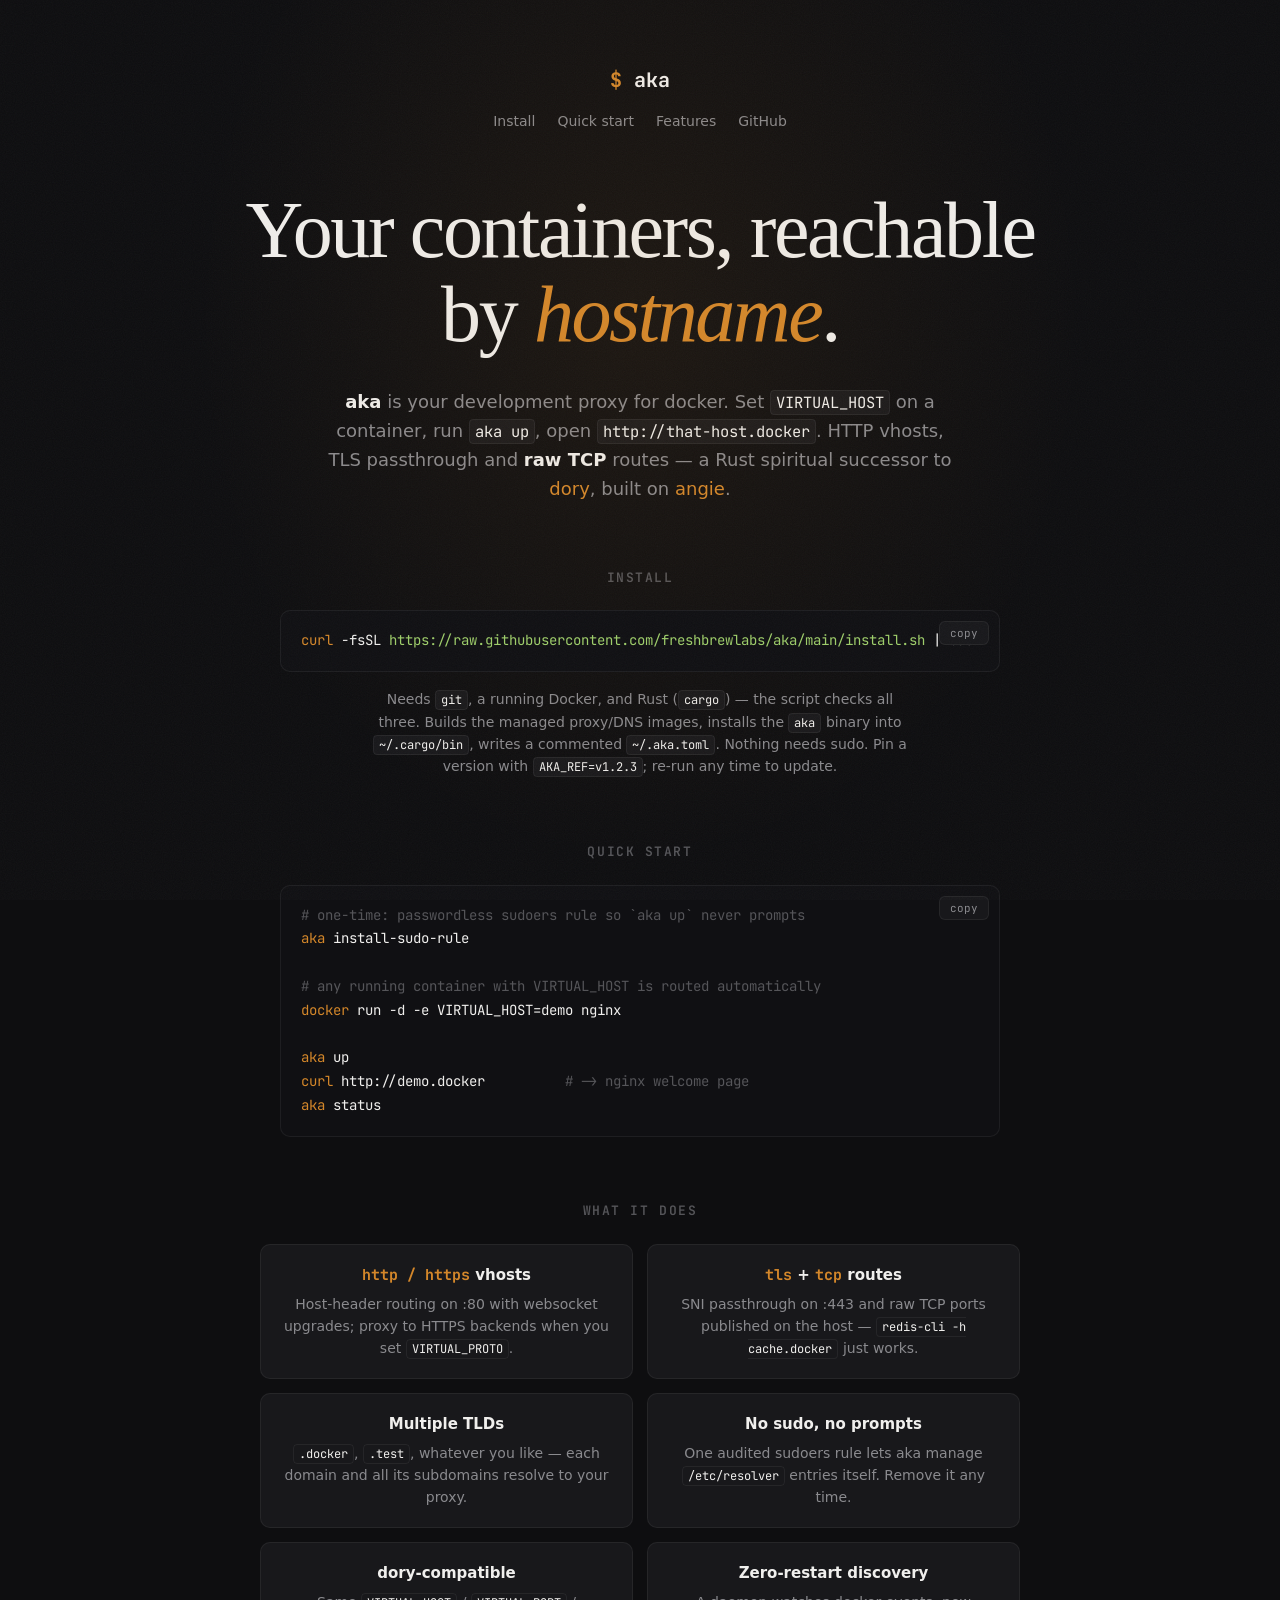
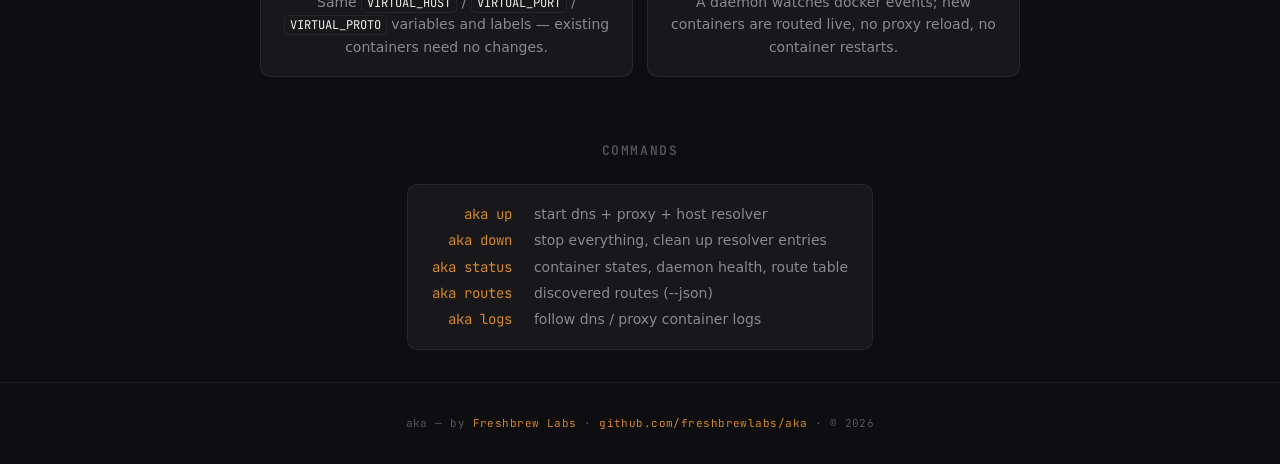
==== src/public/index.html @ 0d74449f "add public and support multiple virtualhosts space separated" ====
<!DOCTYPE html>
<html lang="en">
<head>
<meta charset="UTF-8" />
<meta name="viewport" content="width=device-width, initial-scale=1.0" />
<meta name="theme-color" content="#0e0e10" />
<link rel="icon" href="data:image/svg+xml,%3Csvg xmlns='http://www.w3.org/2000/svg' viewBox='0 0 64 64'%3E%3Crect width='64' height='64' rx='12' fill='%2318181b'/%3E%3Ctext x='32' y='43' font-family='monospace' font-size='34' font-weight='bold' text-anchor='middle' fill='%23d4872a'%3Ea%3C/text%3E%3C/svg%3E" />
<title>aka — your development proxy for docker</title>
<meta name="description" content="aka turns Docker containers into hostnames. Set VIRTUAL_HOST, run aka up, open http://that-host.docker — HTTP, HTTPS, TLS passthrough and raw TCP, with no sudo prompts." />
<meta property="og:title" content="aka — your development proxy for docker" />
<meta property="og:description" content="Containers become hostnames. HTTP vhosts, TLS passthrough and raw TCP routes. A Rust successor to dory." />
<link rel="preconnect" href="https://fonts.googleapis.com" />
<link rel="preconnect" href="https://fonts.gstatic.com" crossorigin />
<link href="https://fonts.googleapis.com/css2?family=JetBrains+Mono:wght@400;500&display=swap" rel="stylesheet" />
<style>
  :root {
    --bg: #0e0e10;
    --surface: #18181b;
    --fg: #f0efed;
    --fg-dim: #8a8a8e;
    --fg-muted: #555559;
    --accent: #d4872a;
    --border: rgba(255, 255, 255, 0.06);
    --font-display: "Iowan Old Style", "Charter", Georgia, serif;
    --font-body: -apple-system, "Segoe UI", system-ui, sans-serif;
    --font-mono: "JetBrains Mono", "IBM Plex Mono", "SF Mono", Menlo, monospace;
  }

  *, *::before, *::after { box-sizing: border-box; margin: 0; padding: 0; }

  html { scroll-behavior: smooth; }

  body {
    font-family: var(--font-body);
    font-size: 16px;
    line-height: 1.6;
    color: var(--fg);
    background: var(--bg);
    overflow-x: hidden;
    min-height: 100vh;
    display: flex;
    flex-direction: column;
    position: relative;
    -webkit-font-smoothing: antialiased;
  }

  /* Noise texture */
  body::before {
    content: "";
    position: fixed;
    inset: 0;
    pointer-events: none;
    z-index: 9999;
    opacity: 0.04;
    background-image: url("data:image/svg+xml,%3Csvg xmlns='http://www.w3.org/2000/svg' width='256' height='256'%3E%3Cfilter id='n'%3E%3CfeTurbulence type='fractalNoise' baseFrequency='0.9' numOctaves='4' stitchTiles='stitch'/%3E%3C/filter%3E%3Crect width='100%25' height='100%25' filter='url(%23n)'/%3E%3C/svg%3E");
    background-size: 256px 256px;
  }

  ::selection { background: var(--accent); color: #fff; }

  a { color: var(--accent); text-decoration: none; transition: opacity 0.15s; }
  a:hover { opacity: 0.8; }

  /* ---- layout: everything centered ---- */
  .page {
    flex: 1;
    display: flex;
    flex-direction: column;
    align-items: center;
    justify-content: center;
    position: relative;
    overflow: hidden;
    padding: 64px 24px 32px;
    text-align: center;
  }

  /* Radial glow behind the hero */
  .hero {
    position: relative;
    display: flex;
    flex-direction: column;
    align-items: center;
    width: 100%;
  }
  .glow {
    position: absolute;
    top: 50%;
    left: 50%;
    transform: translate(-50%, -50%);
    width: 900px;
    height: 1100px;
    background: radial-gradient(ellipse at center, rgba(212, 135, 42, 0.08) 0%, transparent 70%);
    border-radius: 50%;
    pointer-events: none;
  }

  /* ---- header ---- */
  header {
    display: flex;
    flex-direction: column;
    align-items: center;
    gap: 14px;
  }
  .wordmark {
    font-family: var(--font-mono); font-weight: 700; font-size: 20px;
    color: var(--fg);
  }
  .wordmark .prompt { color: var(--accent); }
  nav { display: flex; justify-content: center; flex-wrap: wrap; gap: 6px 22px; }
  nav a { color: var(--fg-dim); font-size: 14px; }
  nav a:hover { color: var(--fg); }

  /* ---- hero ---- */
  .headline {
    font-family: var(--font-display);
    font-size: clamp(42px, 7vw, 80px);
    line-height: 1.05;
    font-weight: 400;
    letter-spacing: -0.03em;
    color: var(--fg);
    max-width: 22ch;
    margin-top: 56px;
    margin-bottom: 32px;
  }
  .headline em { color: var(--accent); }
  .sub {
    font-size: clamp(15px, 1.8vw, 18px);
    color: var(--fg-dim);
    max-width: 56ch;
    line-height: 1.6;
  }
  .sub strong { color: var(--fg); font-weight: 600; }

  /* ---- inline code ---- */
  .install-note code, .sub code, .card code, td code {
    font-family: var(--font-mono); font-size: 0.86em;
    background: var(--surface); border: 1px solid var(--border);
    border-radius: 4px; padding: 1px 5px; color: var(--fg);
  }

  /* ---- code blocks ---- */
  .code {
    position: relative;
    background: #101013;
    border: 1px solid var(--border);
    border-radius: 10px;
    max-width: 720px;
    margin: 0 auto;
    text-align: left;
  }
  .code pre {
    margin: 0;
    padding: 18px 72px 18px 20px;
    font-family: var(--font-mono);
    font-size: 14px;
    line-height: 1.7;
    overflow-x: auto;
    white-space: pre;
  }
  .code .c { color: var(--fg-muted); }       /* comment */
  .code .p { color: var(--accent); }         /* prompt / flags */
  .code .s { color: #9ece6a; }               /* string / url */
  .copy {
    position: absolute; top: 10px; right: 10px;
    background: var(--surface); color: var(--fg-dim);
    border: 1px solid var(--border); border-radius: 6px;
    font-family: var(--font-mono); font-size: 11px;
    padding: 4px 10px; cursor: pointer;
  }
  .copy:hover { color: var(--fg); }

  /* ---- sections ---- */
  section { padding-top: 64px; width: 100%; }
  section > h2 {
    font-family: var(--font-mono);
    font-size: 13px; text-transform: uppercase; letter-spacing: 0.12em;
    color: var(--fg-muted); font-weight: 600; margin-bottom: 22px;
  }
  .install-note {
    margin-top: 16px; color: var(--fg-dim); font-size: 14px;
    max-width: 62ch; margin-left: auto; margin-right: auto;
  }

  /* ---- features ---- */
  .grid {
    display: grid; grid-template-columns: 1fr 1fr; gap: 14px;
    max-width: 760px; margin: 0 auto; text-align: center;
  }
  .card {
    background: var(--surface); border: 1px solid var(--border);
    border-radius: 10px; padding: 18px 20px;
  }
  .card h3 { font-size: 15px; margin-bottom: 6px; }
  .card h3 .t { color: var(--accent); font-family: var(--font-mono); }
  .card p { color: var(--fg-dim); font-size: 14px; }

  /* ---- commands ---- */
  .cmds {
    display: inline-grid; grid-template-columns: auto auto;
    gap: 4px 22px; text-align: left;
    font-family: var(--font-mono); font-size: 14px;
    background: var(--surface); border: 1px solid var(--border);
    border-radius: 10px; padding: 18px 24px;
  }
  .cmds .cmd { color: var(--accent); white-space: pre; text-align: right; }
  .cmds .desc { color: var(--fg-dim); font-family: var(--font-body); }

  /* ---- footer ---- */
  footer {
    padding: 32px 24px;
    text-align: center;
    border-top: 1px solid var(--border);
  }
  .footer-copy {
    font-family: var(--font-mono);
    font-size: 11px; letter-spacing: 0.04em;
    color: var(--fg-muted);
  }

  /* ---- responsive ---- */
  @media (prefers-reduced-motion: reduce) {
    *, *::before, *::after {
      animation-duration: 0.01ms !important;
      transition-duration: 0.01ms !important;
    }
  }

  @media (max-width: 600px) {
    body { font-size: 15px; }
    .page { padding: 48px 20px 24px; }
    .headline { font-size: clamp(36px, 9vw, 56px); margin-top: 40px; margin-bottom: 24px; }
    .sub { font-size: 14px; }
    .grid { grid-template-columns: 1fr; }
    section { padding-top: 48px; }
  }
</style>
</head>
<body>
<main class="page">

  <header>
    <span class="wordmark"><span class="prompt">$</span> aka</span>
    <nav>
      <a href="#install">Install</a>
      <a href="#quickstart">Quick start</a>
      <a href="#features">Features</a>
      <a href="https://github.com/freshbrewlabs/aka">GitHub</a>
    </nav>
  </header>

  <div class="hero">
    <div class="glow" aria-hidden="true"></div>
    <h1 class="headline">Your containers, reachable by <em>hostname</em>.</h1>
    <p class="sub">
      <strong>aka</strong> is your development proxy for docker. Set
      <code>VIRTUAL_HOST</code> on a container, run <code>aka up</code>, open
      <code>http://that-host.docker</code>. HTTP vhosts, TLS passthrough and
      <strong>raw TCP</strong> routes — a Rust spiritual successor to
      <a href="https://github.com/FreedomBen/dory">dory</a>, built on
      <a href="https://angie.software">angie</a>.
    </p>
  </div>

  <section id="install">
    <h2>Install</h2>
    <div class="code"><button class="copy" data-target="install-cmd">copy</button><pre><span id="install-cmd"><span class="p">curl</span> -fsSL <span class="s">https://raw.githubusercontent.com/freshbrewlabs/aka/main/install.sh</span> | bash</span></pre></div>
    <p class="install-note">
      Needs <code>git</code>, a running Docker, and Rust (<code>cargo</code>) —
      the script checks all three. Builds the managed proxy/DNS images, installs
      the <code>aka</code> binary into <code>~/.cargo/bin</code>, writes a
      commented <code>~/.aka.toml</code>. Nothing needs sudo. Pin a version with
      <code>AKA_REF=v1.2.3</code>; re-run any time to update.
    </p>
  </section>

  <section id="quickstart">
    <h2>Quick start</h2>
    <div class="code"><button class="copy" data-target="qs-cmd">copy</button><pre><span id="qs-cmd"><span class="c"># one-time: passwordless sudoers rule so `aka up` never prompts</span>
<span class="p">aka</span> install-sudo-rule

<span class="c"># any running container with VIRTUAL_HOST is routed automatically</span>
<span class="p">docker</span> run -d -e VIRTUAL_HOST=demo nginx

<span class="p">aka</span> up
<span class="p">curl</span> http://demo.docker          <span class="c"># -> nginx welcome page</span>
<span class="p">aka</span> status</span></pre></div>
  </section>

  <section id="features">
    <h2>What it does</h2>
    <div class="grid">
      <div class="card">
        <h3><span class="t">http / https</span> vhosts</h3>
        <p>Host-header routing on :80 with websocket upgrades; proxy to HTTPS
        backends when you set <code>VIRTUAL_PROTO</code>.</p>
      </div>
      <div class="card">
        <h3><span class="t">tls</span> + <span class="t">tcp</span> routes</h3>
        <p>SNI passthrough on :443 and raw TCP ports published on the host —
        <code>redis-cli -h cache.docker</code> just works.</p>
      </div>
      <div class="card">
        <h3>Multiple TLDs</h3>
        <p><code>.docker</code>, <code>.test</code>, whatever you like — each
        domain and all its subdomains resolve to your proxy.</p>
      </div>
      <div class="card">
        <h3>No sudo, no prompts</h3>
        <p>One audited sudoers rule lets aka manage
        <code>/etc/resolver</code> entries itself. Remove it any time.</p>
      </div>
      <div class="card">
        <h3>dory-compatible</h3>
        <p>Same <code>VIRTUAL_HOST</code> / <code>VIRTUAL_PORT</code> /
        <code>VIRTUAL_PROTO</code> variables and labels — existing containers
        need no changes.</p>
      </div>
      <div class="card">
        <h3>Zero-restart discovery</h3>
        <p>A daemon watches docker events; new containers are routed live,
        no proxy reload, no container restarts.</p>
      </div>
    </div>
  </section>

  <section id="commands">
    <h2>Commands</h2>
    <div class="cmds">
      <span class="cmd">aka up</span>          <span class="desc">start dns + proxy + host resolver</span>
      <span class="cmd">aka down</span>        <span class="desc">stop everything, clean up resolver entries</span>
      <span class="cmd">aka status</span>      <span class="desc">container states, daemon health, route table</span>
      <span class="cmd">aka routes</span>      <span class="desc">discovered routes (--json)</span>
      <span class="cmd">aka logs</span>        <span class="desc">follow dns / proxy container logs</span>
    </div>
  </section>

</main>

<footer>
  <p class="footer-copy">aka — by <a href="https://freshbrewlabs.com">Freshbrew Labs</a> · <a href="https://github.com/freshbrewlabs/aka">github.com/freshbrewlabs/aka</a> · © <span id="copy-year"></span></p>
</footer>

<script>
  document.getElementById('copy-year').textContent = new Date().getFullYear();
  document.querySelectorAll('.copy').forEach(function (btn) {
    btn.addEventListener('click', function () {
      var text = document.getElementById(btn.dataset.target).innerText;
      navigator.clipboard.writeText(text).then(function () {
        btn.textContent = 'copied';
        setTimeout(function () { btn.textContent = 'copy'; }, 1500);
      });
    });
  });
</script>
</body>
</html>
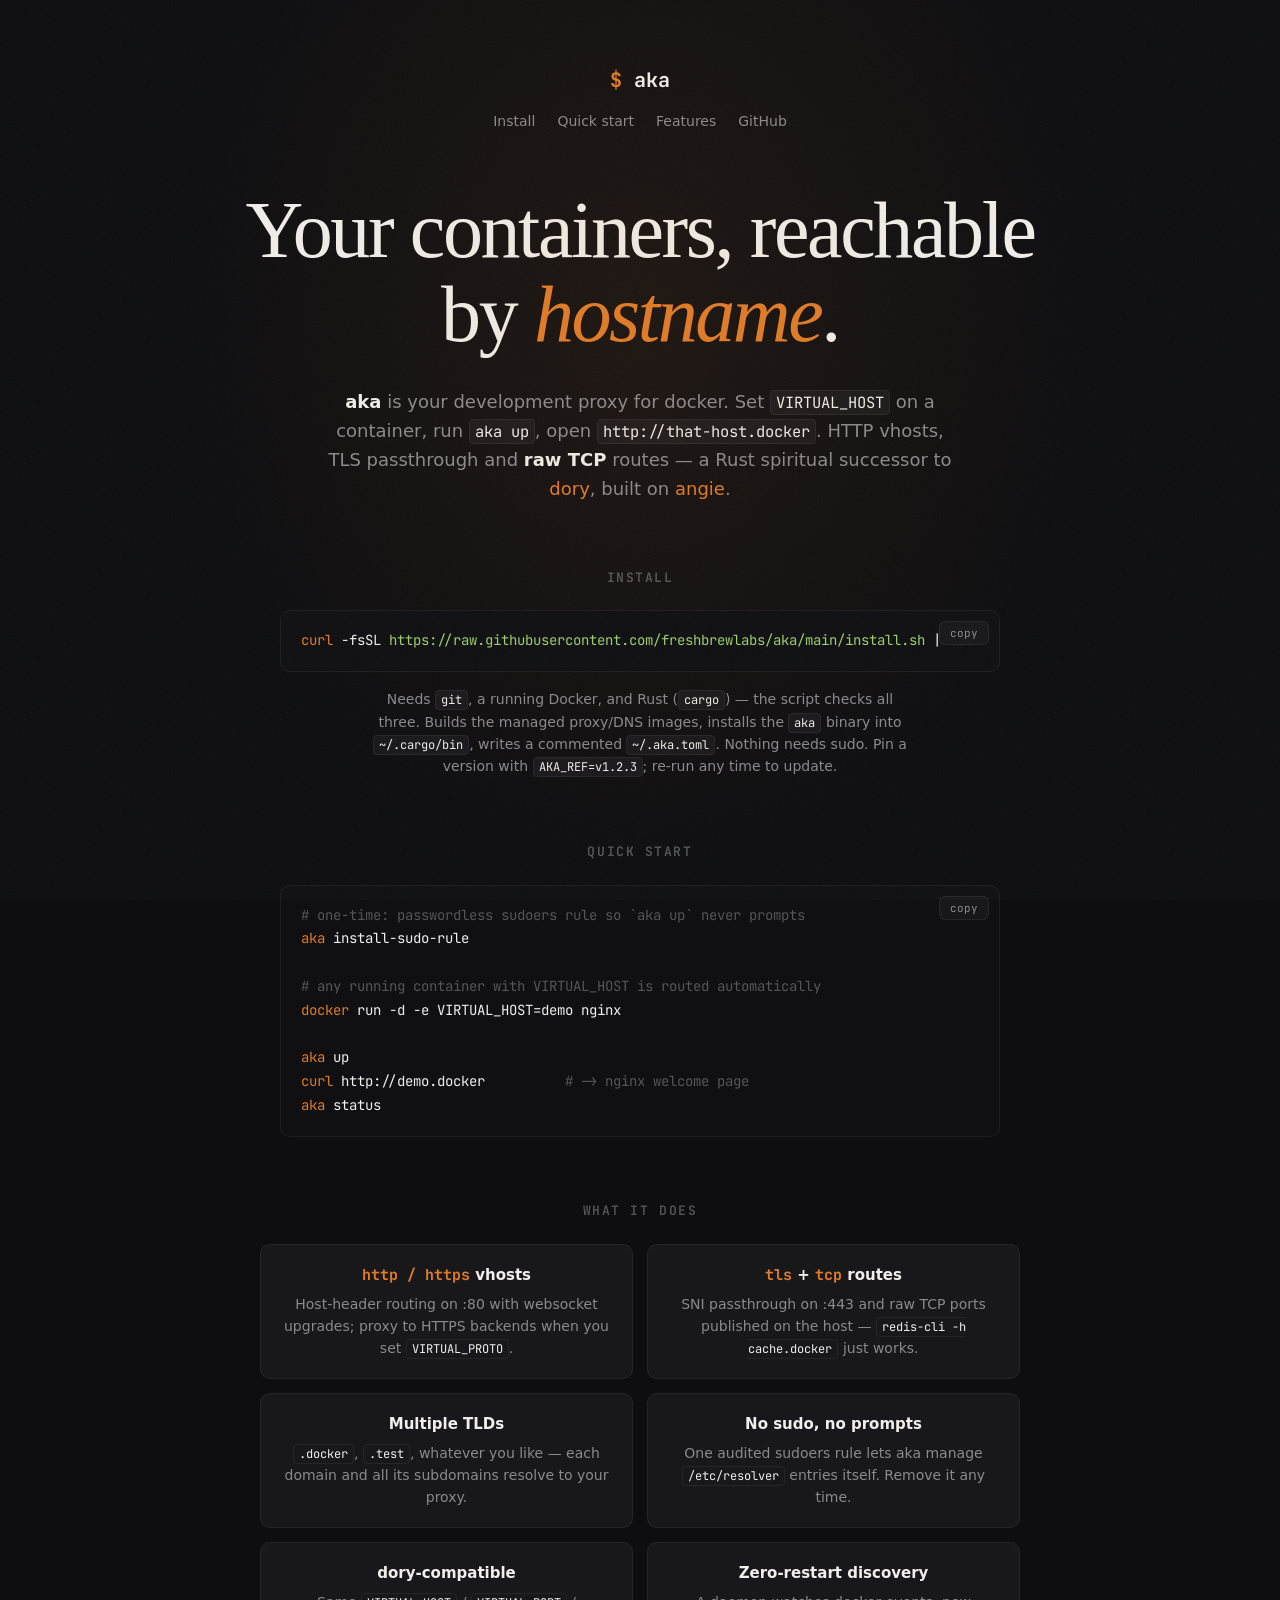
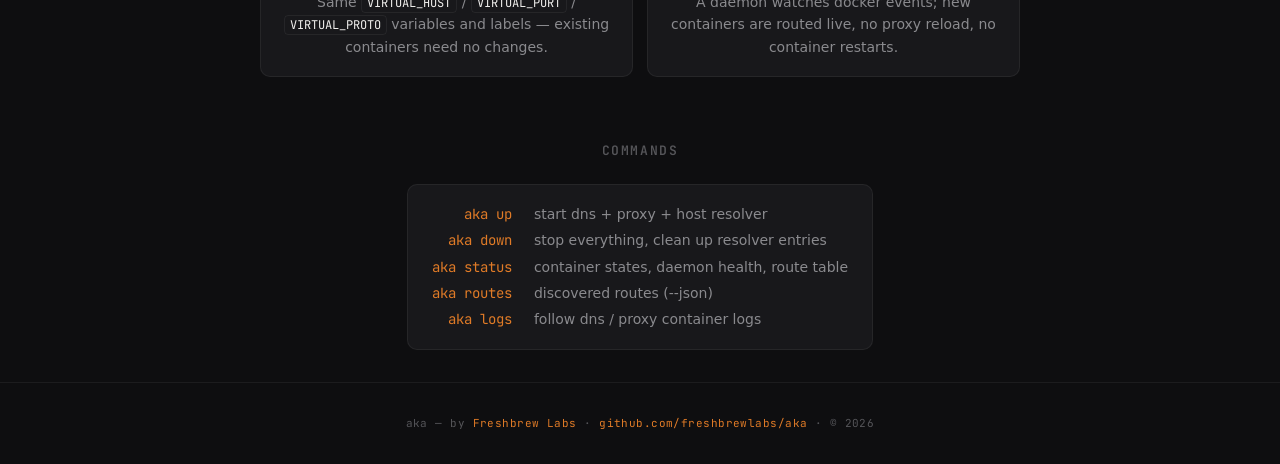
==== commit 1ecaed09: "update icons and logo" ====
--- a/src/public/index.html
+++ b/src/public/index.html
@@ -4,7 +4,7 @@
 <meta charset="UTF-8" />
 <meta name="viewport" content="width=device-width, initial-scale=1.0" />
 <meta name="theme-color" content="#0e0e10" />
-<link rel="icon" href="data:image/svg+xml,%3Csvg xmlns='http://www.w3.org/2000/svg' viewBox='0 0 64 64'%3E%3Crect width='64' height='64' rx='12' fill='%2318181b'/%3E%3Ctext x='32' y='43' font-family='monospace' font-size='34' font-weight='bold' text-anchor='middle' fill='%23d4872a'%3Ea%3C/text%3E%3C/svg%3E" />
+<link rel="icon" href="data:image/svg+xml,%3Csvg xmlns='http://www.w3.org/2000/svg' viewBox='86 28 61 88'%3E%3Cg fill='none' stroke='%23e07b27' stroke-width='15' stroke-linecap='round' stroke-linejoin='round'%3E%3Cpath d='M100 42V102'/%3E%3Cpath d='M100 72L133 42'/%3E%3Cpath d='M100 72L133 102'/%3E%3C/g%3E%3C/svg%3E" />
 <title>aka — your development proxy for docker</title>
 <meta name="description" content="aka turns Docker containers into hostnames. Set VIRTUAL_HOST, run aka up, open http://that-host.docker — HTTP, HTTPS, TLS passthrough and raw TCP, with no sudo prompts." />
 <meta property="og:title" content="aka — your development proxy for docker" />
@@ -19,7 +19,7 @@
     --fg: #f0efed;
     --fg-dim: #8a8a8e;
     --fg-muted: #555559;
-    --accent: #d4872a;
+    --accent: #e07b27;
     --border: rgba(255, 255, 255, 0.06);
     --font-display: "Iowan Old Style", "Charter", Georgia, serif;
     --font-body: -apple-system, "Segoe UI", system-ui, sans-serif;
@@ -89,7 +89,7 @@
     transform: translate(-50%, -50%);
     width: 900px;
     height: 1100px;
-    background: radial-gradient(ellipse at center, rgba(212, 135, 42, 0.08) 0%, transparent 70%);
+    background: radial-gradient(ellipse at center, rgba(224, 123, 39, 0.08) 0%, transparent 70%);
     border-radius: 50%;
     pointer-events: none;
   }
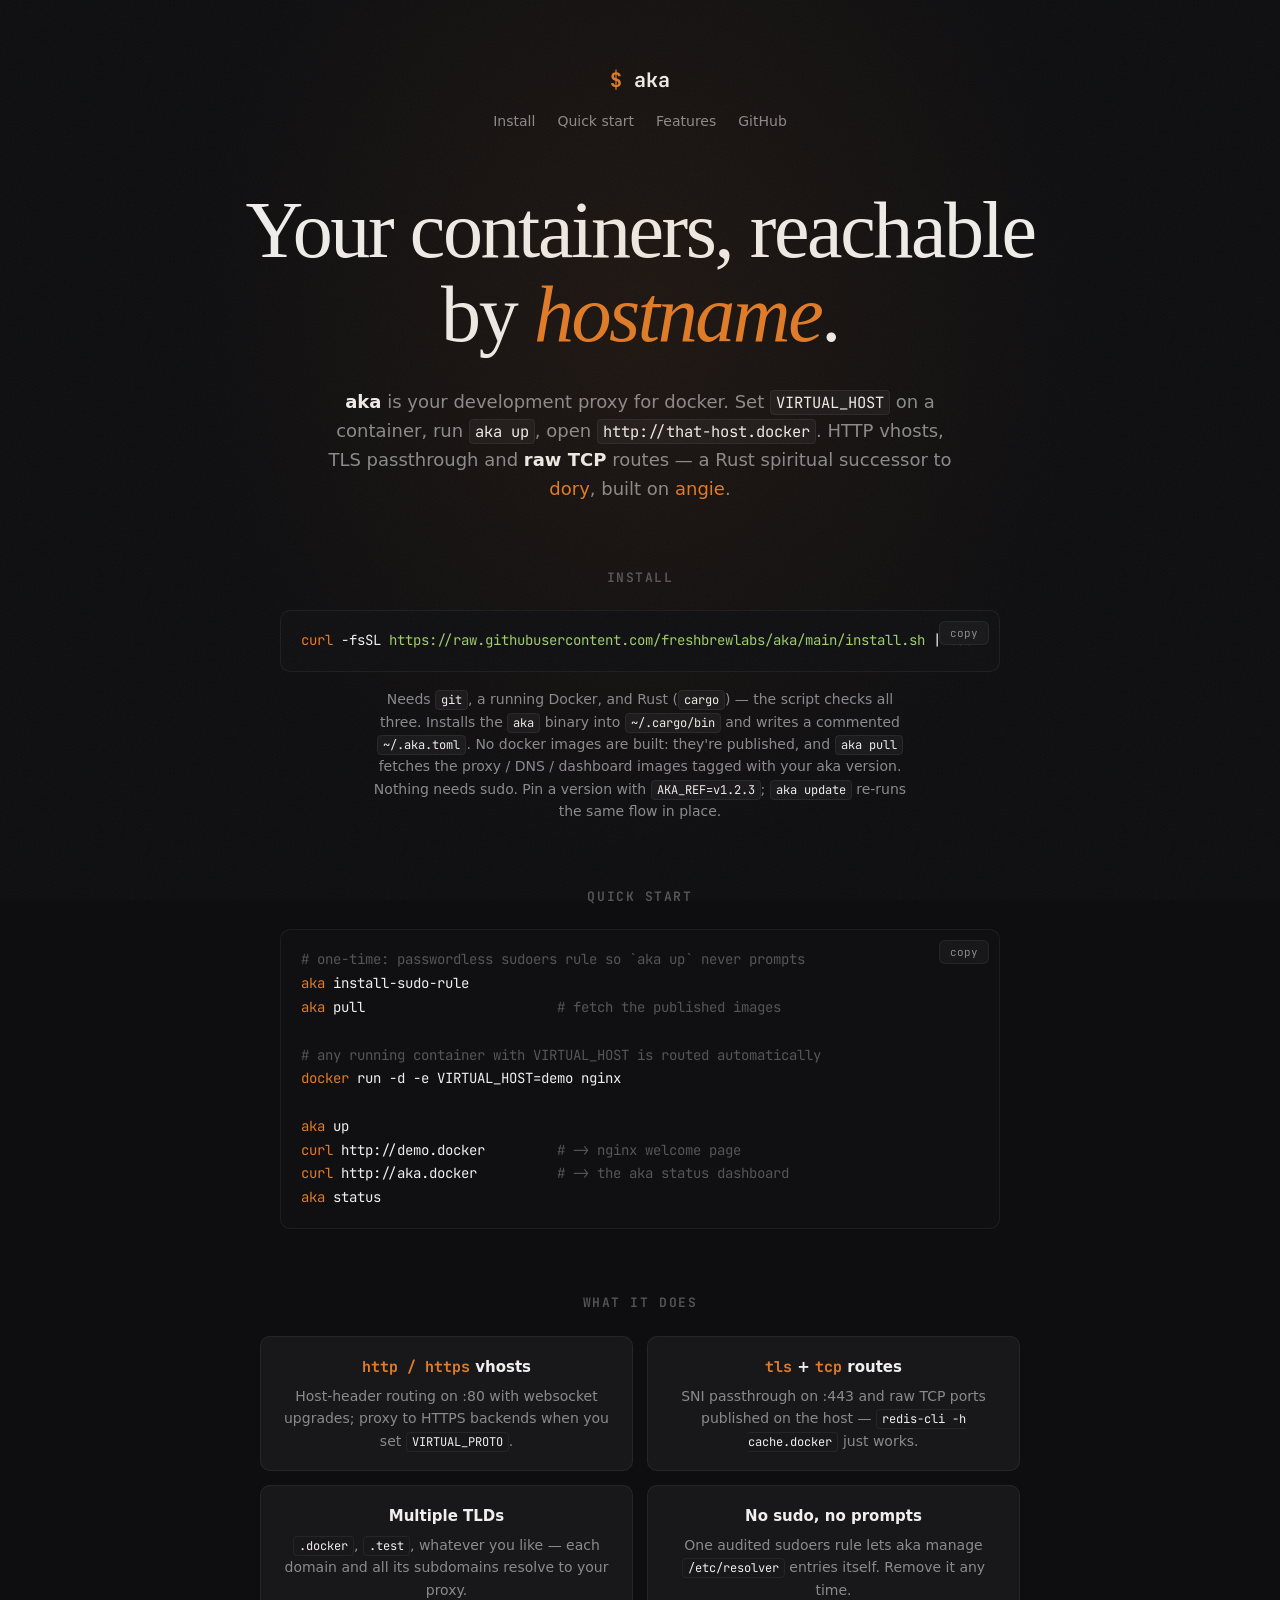
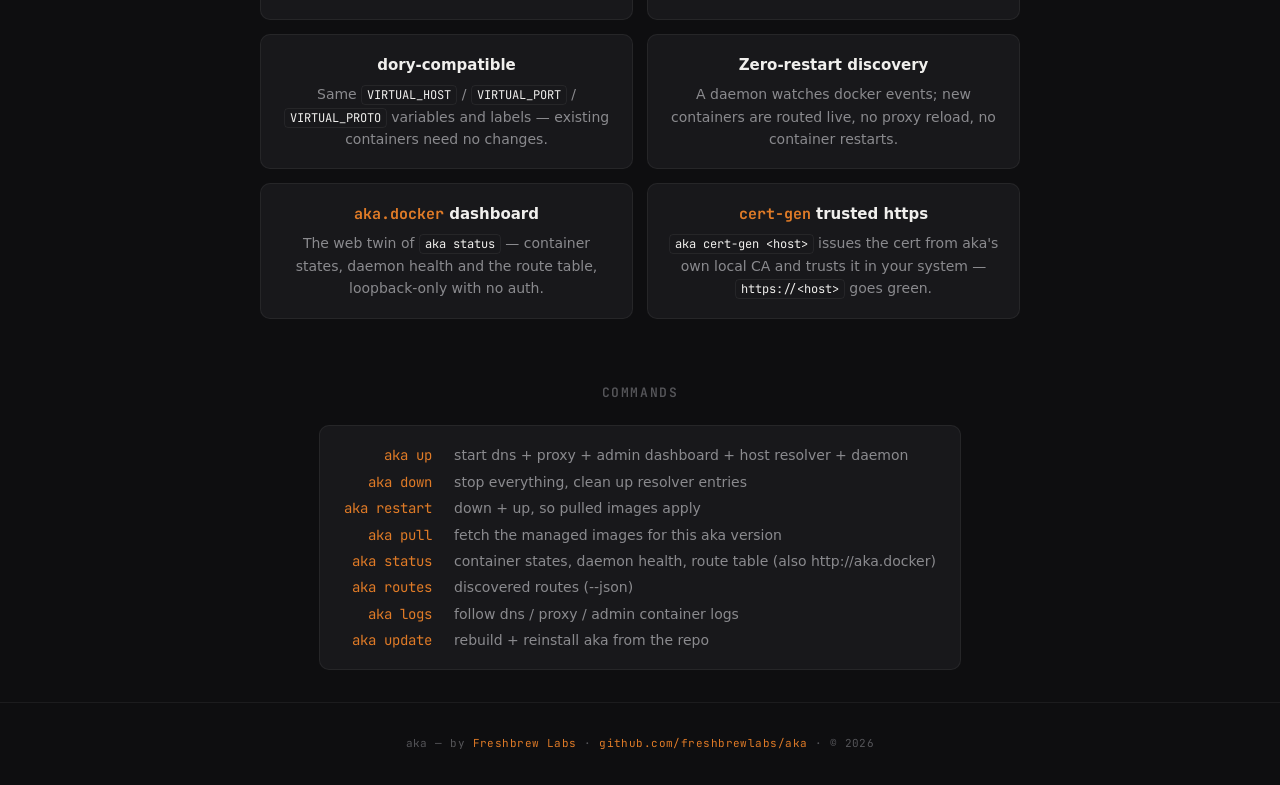
==== commit ff9e2383: "tweaks logo, updates admin main nav, build arm64 version too" ====
--- a/src/public/index.html
+++ b/src/public/index.html
@@ -4,7 +4,7 @@
 <meta charset="UTF-8" />
 <meta name="viewport" content="width=device-width, initial-scale=1.0" />
 <meta name="theme-color" content="#0e0e10" />
-<link rel="icon" href="data:image/svg+xml,%3Csvg xmlns='http://www.w3.org/2000/svg' viewBox='86 28 61 88'%3E%3Cg fill='none' stroke='%23e07b27' stroke-width='15' stroke-linecap='round' stroke-linejoin='round'%3E%3Cpath d='M100 42V102'/%3E%3Cpath d='M100 72L133 42'/%3E%3Cpath d='M100 72L133 102'/%3E%3C/g%3E%3C/svg%3E" />
+<link rel="icon" href="data:image/svg+xml,%3Csvg xmlns='http://www.w3.org/2000/svg' viewBox='90.5 28 52 88'%3E%3Cg fill='none' stroke='%23e07b27' stroke-width='15' stroke-linecap='round' stroke-linejoin='round'%3E%3Cpath d='M100 42V102'/%3E%3Cpath d='M100 72L133 42'/%3E%3Cpath d='M100 72L133 102'/%3E%3C/g%3E%3C/svg%3E" />
 <title>aka — your development proxy for docker</title>
 <meta name="description" content="aka turns Docker containers into hostnames. Set VIRTUAL_HOST, run aka up, open http://that-host.docker — HTTP, HTTPS, TLS passthrough and raw TCP, with no sudo prompts." />
 <meta property="og:title" content="aka — your development proxy for docker" />
@@ -266,10 +266,12 @@
     <div class="code"><button class="copy" data-target="install-cmd">copy</button><pre><span id="install-cmd"><span class="p">curl</span> -fsSL <span class="s">https://raw.githubusercontent.com/freshbrewlabs/aka/main/install.sh</span> | bash</span></pre></div>
     <p class="install-note">
       Needs <code>git</code>, a running Docker, and Rust (<code>cargo</code>) —
-      the script checks all three. Builds the managed proxy/DNS images, installs
-      the <code>aka</code> binary into <code>~/.cargo/bin</code>, writes a
-      commented <code>~/.aka.toml</code>. Nothing needs sudo. Pin a version with
-      <code>AKA_REF=v1.2.3</code>; re-run any time to update.
+      the script checks all three. Installs the <code>aka</code> binary into
+      <code>~/.cargo/bin</code> and writes a commented <code>~/.aka.toml</code>.
+      No docker images are built: they're published, and <code>aka pull</code>
+      fetches the proxy / DNS / dashboard images tagged with your aka version.
+      Nothing needs sudo. Pin a version with <code>AKA_REF=v1.2.3</code>;
+      <code>aka update</code> re-runs the same flow in place.
     </p>
   </section>
 
@@ -277,12 +279,14 @@
     <h2>Quick start</h2>
     <div class="code"><button class="copy" data-target="qs-cmd">copy</button><pre><span id="qs-cmd"><span class="c"># one-time: passwordless sudoers rule so `aka up` never prompts</span>
 <span class="p">aka</span> install-sudo-rule
+<span class="p">aka</span> pull                        <span class="c"># fetch the published images</span>
 
 <span class="c"># any running container with VIRTUAL_HOST is routed automatically</span>
 <span class="p">docker</span> run -d -e VIRTUAL_HOST=demo nginx
 
 <span class="p">aka</span> up
-<span class="p">curl</span> http://demo.docker          <span class="c"># -> nginx welcome page</span>
+<span class="p">curl</span> http://demo.docker         <span class="c"># -> nginx welcome page</span>
+<span class="p">curl</span> http://aka.docker          <span class="c"># -> the aka status dashboard</span>
 <span class="p">aka</span> status</span></pre></div>
   </section>
 
@@ -320,17 +324,30 @@
         <p>A daemon watches docker events; new containers are routed live,
         no proxy reload, no container restarts.</p>
       </div>
+      <div class="card">
+        <h3><span class="t">aka.docker</span> dashboard</h3>
+        <p>The web twin of <code>aka status</code> — container states, daemon
+        health and the route table, loopback-only with no auth.</p>
+      </div>
+      <div class="card">
+        <h3><span class="t">cert-gen</span> trusted https</h3>
+        <p><code>aka cert-gen &lt;host&gt;</code> issues the cert from aka's own local
+        CA and trusts it in your system — <code>https://&lt;host&gt;</code> goes green.</p>
+      </div>
     </div>
   </section>
 
   <section id="commands">
     <h2>Commands</h2>
     <div class="cmds">
-      <span class="cmd">aka up</span>          <span class="desc">start dns + proxy + host resolver</span>
+      <span class="cmd">aka up</span>          <span class="desc">start dns + proxy + admin dashboard + host resolver + daemon</span>
       <span class="cmd">aka down</span>        <span class="desc">stop everything, clean up resolver entries</span>
-      <span class="cmd">aka status</span>      <span class="desc">container states, daemon health, route table</span>
+      <span class="cmd">aka restart</span>      <span class="desc">down + up, so pulled images apply</span>
+      <span class="cmd">aka pull</span>        <span class="desc">fetch the managed images for this aka version</span>
+      <span class="cmd">aka status</span>      <span class="desc">container states, daemon health, route table (also http://aka.docker)</span>
       <span class="cmd">aka routes</span>      <span class="desc">discovered routes (--json)</span>
-      <span class="cmd">aka logs</span>        <span class="desc">follow dns / proxy container logs</span>
+      <span class="cmd">aka logs</span>        <span class="desc">follow dns / proxy / admin container logs</span>
+      <span class="cmd">aka update</span>      <span class="desc">rebuild + reinstall aka from the repo</span>
     </div>
   </section>
 
